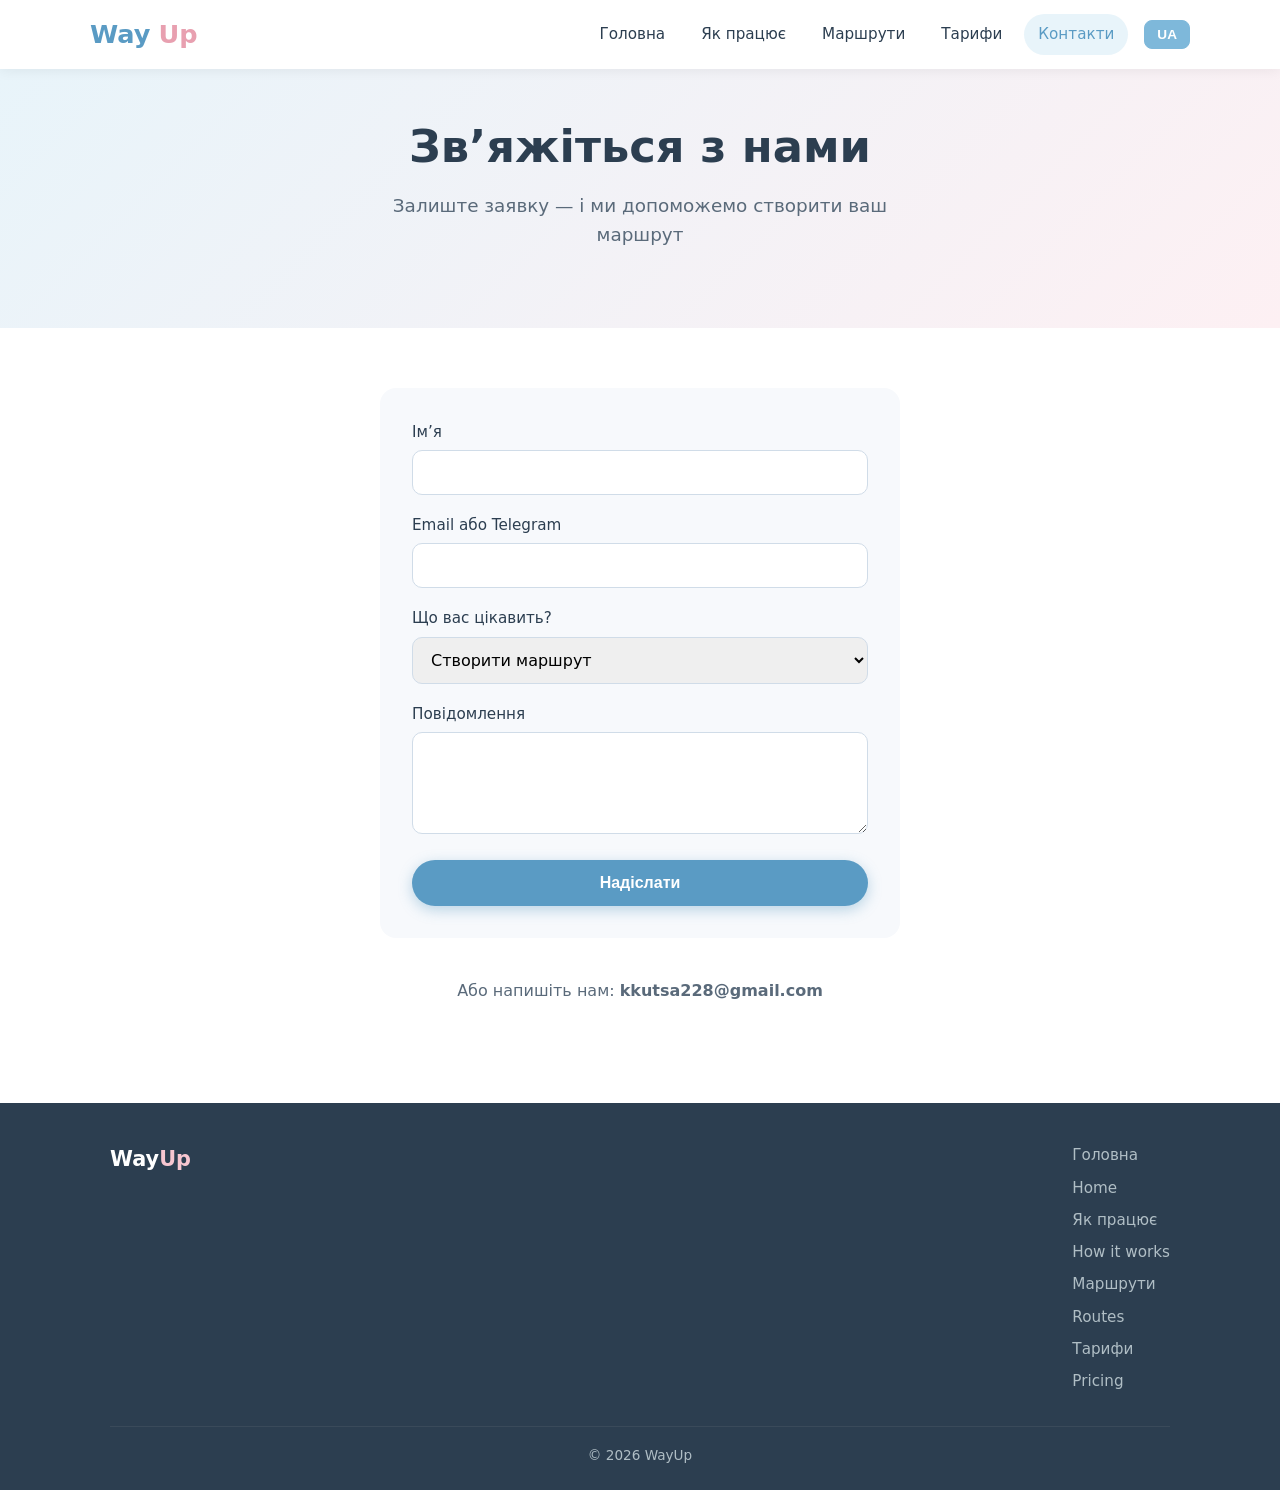
==== contact.html @ 5e50fb18 "Add files via upload" ====
<!DOCTYPE html>
<html lang="uk">
<head>
  <meta charset="UTF-8">
  <meta name="viewport" content="width=device-width, initial-scale=1.0">
  <title>Контакти — WayUp</title>
  <link rel="stylesheet" href="style.css">
</head>
<body>
  <header>
    <div class="container header-inner">
      <a href="index.html" class="logo">Way<span>Up</span></a>
      <nav>
        <a href="index.html" data-lang="ua">Головна</a>
        <a href="index.html" data-lang="en" style="display:none">Home</a>
        <a href="how.html" data-lang="ua">Як працює</a>
        <a href="how.html" data-lang="en" style="display:none">How it works</a>
        <a href="routes.html" data-lang="ua">Маршрути</a>
        <a href="routes.html" data-lang="en" style="display:none">Routes</a>
        <a href="pricing.html" data-lang="ua">Тарифи</a>
        <a href="pricing.html" data-lang="en" style="display:none">Pricing</a>
        <a href="contact.html" class="active" data-lang="ua">Контакти</a>
        <a href="contact.html" class="active" data-lang="en" style="display:none">Contact</a>
        <div class="lang-switch">
          <button class="lang-btn active" data-lang="ua">UA</button>
          <button class="lang-btn" data-lang="en">EN</button>
        </div>
      </nav>
    </div>
  </header>

  <section class="hero" style="padding:50px 0;">
    <div class="container">
      <h1 data-lang="ua">Зв’яжіться з нами</h1>
      <h1 data-lang="en" style="display:none">Contact us</h1>
      <p data-lang="ua">Залиште заявку — і ми допоможемо створити ваш маршрут</p>
      <p data-lang="en" style="display:none">Leave a request — and we will help create your route</p>
    </div>
  </section>

  <section>
    <div class="container">
      <form class="contact-form" id="contactForm">
        <div class="form-group">
          <label data-lang="ua">Ім’я</label>
          <label data-lang="en" style="display:none">Name</label>
          <input type="text" name="name" required>
        </div>
        <div class="form-group">
          <label data-lang="ua">Email або Telegram</label>
          <label data-lang="en" style="display:none">Email or Telegram</label>
          <input type="text" name="contact" required>
        </div>
        <div class="form-group">
          <label data-lang="ua">Що вас цікавить?</label>
          <label data-lang="en" style="display:none">What are you interested in?</label>
          <select name="interest">
            <option data-lang="ua" value="route">Створити маршрут</option>
            <option data-lang="en" value="route" style="display:none">Create a route</option>
            <option data-lang="ua" value="premium">Premium підписка</option>
            <option data-lang="en" value="premium" style="display:none">Premium subscription</option>
            <option data-lang="ua" value="custom">Індивідуальне планування</option>
            <option data-lang="en" value="custom" style="display:none">Custom planning</option>
            <option data-lang="ua" value="other">Інше</option>
            <option data-lang="en" value="other" style="display:none">Other</option>
          </select>
        </div>
        <div class="form-group">
          <label data-lang="ua">Повідомлення</label>
          <label data-lang="en" style="display:none">Message</label>
          <textarea name="message" rows="4"></textarea>
        </div>
        <button type="submit" class="btn btn-primary" style="width:100%;" data-lang="ua">Надіслати</button>
        <button type="submit" class="btn btn-primary" style="width:100%;display:none;" data-lang="en">Send</button>
      </form>

      <div style="text-align:center;margin-top:40px;color:var(--text-light);">
        <p data-lang="ua">Або напишіть нам: <strong>kkutsa228@gmail.com</strong></p>
        <p data-lang="en" style="display:none">Or write to us: <strong>kkutsa228@gmail.com</strong></p>
      </div>
    </div>
  </section>

  <footer>
    <div class="container">
      <div class="footer-inner">
        <div class="footer-logo">Way<span style="color:#F7C6D0">Up</span></div>
        <div class="footer-links">
          <a href="index.html" data-lang="ua">Головна</a>
          <a href="index.html" data-lang="en">Home</a>
          <a href="how.html" data-lang="ua">Як працює</a>
          <a href="how.html" data-lang="en">How it works</a>
          <a href="routes.html" data-lang="ua">Маршрути</a>
          <a href="routes.html" data-lang="en">Routes</a>
          <a href="pricing.html" data-lang="ua">Тарифи</a>
          <a href="pricing.html" data-lang="en">Pricing</a>
        </div>
      </div>
      <div class="copyright">© 2026 WayUp</div>
    </div>
  </footer>
  <script src="script.js"></script>
</body>
</html>
---- style.css ----
/* WayUp – Soft Blue + Soft Pink */
:root {
  --blue: #7EB8DA;
  --blue-dark: #5A9BC4;
  --blue-light: #E8F4FA;
  --pink: #F7C6D0;
  --pink-dark: #E8A0B0;
  --pink-light: #FDF0F3;
  --text: #2C3E50;
  --text-light: #5A6A7A;
  --white: #FFFFFF;
  --gray: #F7F9FC;
  --shadow: 0 4px 20px rgba(126, 184, 218, 0.15);
  --radius: 16px;
}

* {
  margin: 0;
  padding: 0;
  box-sizing: border-box;
}

body {
  font-family: 'Segoe UI', system-ui, -apple-system, sans-serif;
  color: var(--text);
  background: var(--white);
  line-height: 1.6;
}

a {
  text-decoration: none;
  color: inherit;
}

img {
  max-width: 100%;
  display: block;
}

.container {
  max-width: 1100px;
  margin: 0 auto;
  padding: 0 20px;
}

/* Header */
header {
  background: var(--white);
  box-shadow: 0 2px 12px rgba(0,0,0,0.06);
  position: sticky;
  top: 0;
  z-index: 100;
}

.header-inner {
  display: flex;
  align-items: center;
  justify-content: space-between;
  padding: 14px 0;
  gap: 16px;
}

.logo {
  font-size: 1.6rem;
  font-weight: 700;
  color: var(--blue-dark);
  display: flex;
  align-items: center;
  gap: 8px;
}

.logo span {
  color: var(--pink-dark);
}

nav {
  display: flex;
  align-items: center;
  gap: 8px;
  flex-wrap: wrap;
}

nav a {
  padding: 8px 14px;
  border-radius: 999px;
  font-weight: 500;
  font-size: 0.95rem;
  transition: all 0.2s;
}

nav a:hover,
nav a.active {
  background: var(--blue-light);
  color: var(--blue-dark);
}

.lang-switch {
  display: flex;
  gap: 4px;
  margin-left: 8px;
}

.lang-btn {
  padding: 6px 12px;
  border: 1.5px solid var(--blue);
  border-radius: 8px;
  background: transparent;
  cursor: pointer;
  font-weight: 600;
  font-size: 0.85rem;
  color: var(--blue-dark);
  transition: all 0.2s;
}

.lang-btn.active,
.lang-btn:hover {
  background: var(--blue);
  color: white;
}

/* Hero */
.hero {
  background: linear-gradient(135deg, var(--blue-light) 0%, var(--pink-light) 100%);
  padding: 70px 0 80px;
  text-align: center;
}

.hero h1 {
  font-size: clamp(1.9rem, 5vw, 2.8rem);
  margin-bottom: 16px;
  line-height: 1.25;
}

.hero p {
  font-size: 1.15rem;
  color: var(--text-light);
  max-width: 580px;
  margin: 0 auto 28px;
}

.btn {
  display: inline-block;
  padding: 14px 28px;
  border-radius: 999px;
  font-weight: 600;
  font-size: 1rem;
  transition: all 0.25s;
  border: none;
  cursor: pointer;
}

.btn-primary {
  background: var(--blue-dark);
  color: white;
  box-shadow: 0 4px 14px rgba(90, 155, 196, 0.4);
}

.btn-primary:hover {
  background: #4A8BB0;
  transform: translateY(-2px);
}

.btn-secondary {
  background: white;
  color: var(--blue-dark);
  border: 2px solid var(--blue);
  margin-left: 10px;
}

.btn-secondary:hover {
  background: var(--blue-light);
}

/* Sections */
section {
  padding: 60px 0;
}

.section-title {
  text-align: center;
  font-size: 1.8rem;
  margin-bottom: 12px;
}

.section-sub {
  text-align: center;
  color: var(--text-light);
  margin-bottom: 40px;
  max-width: 560px;
  margin-left: auto;
  margin-right: auto;
}

/* Cards */
.cards {
  display: grid;
  grid-template-columns: repeat(auto-fit, minmax(260px, 1fr));
  gap: 24px;
}

.card {
  background: var(--white);
  border-radius: var(--radius);
  padding: 28px 24px;
  box-shadow: var(--shadow);
  border: 1px solid #EEF3F8;
  transition: transform 0.2s;
}

.card:hover {
  transform: translateY(-4px);
}

.card-icon {
  width: 52px;
  height: 52px;
  border-radius: 14px;
  display: flex;
  align-items: center;
  justify-content: center;
  font-size: 1.5rem;
  margin-bottom: 16px;
  background: var(--blue-light);
}

.card h3 {
  margin-bottom: 8px;
  font-size: 1.15rem;
}

.card p {
  color: var(--text-light);
  font-size: 0.95rem;
}

/* Steps */
.steps {
  display: grid;
  grid-template-columns: repeat(auto-fit, minmax(220px, 1fr));
  gap: 28px;
  counter-reset: step;
}

.step {
  text-align: center;
  position: relative;
}

.step-num {
  width: 48px;
  height: 48px;
  border-radius: 50%;
  background: linear-gradient(135deg, var(--blue), var(--pink));
  color: white;
  font-weight: 700;
  font-size: 1.2rem;
  display: flex;
  align-items: center;
  justify-content: center;
  margin: 0 auto 16px;
}

/* Routes */
.route-card {
  background: var(--gray);
  border-radius: var(--radius);
  overflow: hidden;
  box-shadow: var(--shadow);
}

.route-img {
  height: 160px;
  background: linear-gradient(135deg, var(--blue), var(--pink));
  display: flex;
  align-items: center;
  justify-content: center;
  color: white;
  font-size: 2.5rem;
}

.route-body {
  padding: 20px;
}

.route-body h3 {
  margin-bottom: 6px;
}

.route-meta {
  font-size: 0.9rem;
  color: var(--text-light);
  margin-bottom: 12px;
}

.tag {
  display: inline-block;
  padding: 4px 10px;
  border-radius: 999px;
  font-size: 0.8rem;
  background: var(--pink-light);
  color: var(--pink-dark);
  margin-right: 6px;
}

/* Pricing */
.pricing {
  display: grid;
  grid-template-columns: repeat(auto-fit, minmax(280px, 1fr));
  gap: 24px;
  align-items: start;
}

.price-card {
  background: white;
  border-radius: var(--radius);
  padding: 32px 28px;
  box-shadow: var(--shadow);
  border: 2px solid transparent;
  text-align: center;
}

.price-card.featured {
  border-color: var(--blue);
  transform: scale(1.03);
}

.price-card h3 {
  margin-bottom: 8px;
}

.price {
  font-size: 2.4rem;
  font-weight: 700;
  color: var(--blue-dark);
  margin: 12px 0;
}

.price span {
  font-size: 1rem;
  font-weight: 500;
  color: var(--text-light);
}

.price-card ul {
  list-style: none;
  text-align: left;
  margin: 20px 0 28px;
}

.price-card li {
  padding: 8px 0;
  border-bottom: 1px solid #EEF3F8;
  font-size: 0.95rem;
}

.price-card li::before {
  content: "✓ ";
  color: var(--blue-dark);
  font-weight: 700;
}

/* Contact */
.contact-form {
  max-width: 520px;
  margin: 0 auto;
  background: var(--gray);
  padding: 32px;
  border-radius: var(--radius);
}

.form-group {
  margin-bottom: 18px;
}

.form-group label {
  display: block;
  margin-bottom: 6px;
  font-weight: 500;
  font-size: 0.95rem;
}

.form-group input,
.form-group textarea,
.form-group select {
  width: 100%;
  padding: 12px 14px;
  border: 1.5px solid #D0DCE8;
  border-radius: 10px;
  font-size: 1rem;
  font-family: inherit;
  transition: border 0.2s;
}

.form-group input:focus,
.form-group textarea:focus {
  outline: none;
  border-color: var(--blue);
}

/* Footer */
footer {
  background: var(--text);
  color: #B0BEC5;
  padding: 40px 0 24px;
  margin-top: 40px;
}

.footer-inner {
  display: flex;
  flex-wrap: wrap;
  justify-content: space-between;
  gap: 24px;
  margin-bottom: 24px;
}

.footer-logo {
  font-size: 1.3rem;
  font-weight: 700;
  color: white;
}

.footer-links a {
  display: block;
  margin-bottom: 8px;
  font-size: 0.95rem;
}

.footer-links a:hover {
  color: var(--blue);
}

.copyright {
  text-align: center;
  font-size: 0.85rem;
  border-top: 1px solid #3A4A5A;
  padding-top: 18px;
}

/* Lang content */
[data-lang="en"] { display: none; }
body.en [data-lang="ua"] { display: none; }
body.en [data-lang="en"] { display: block; }
body.en span[data-lang="en"] { display: inline; }
body.en a[data-lang="en"] { display: inline; }

/* Mobile */
@media (max-width: 700px) {
  .header-inner {
    flex-direction: column;
    align-items: flex-start;
  }
  nav {
    width: 100%;
  }
  .btn-secondary {
    margin-left: 0;
    margin-top: 10px;
  }
  .price-card.featured {
    transform: none;
  }
}
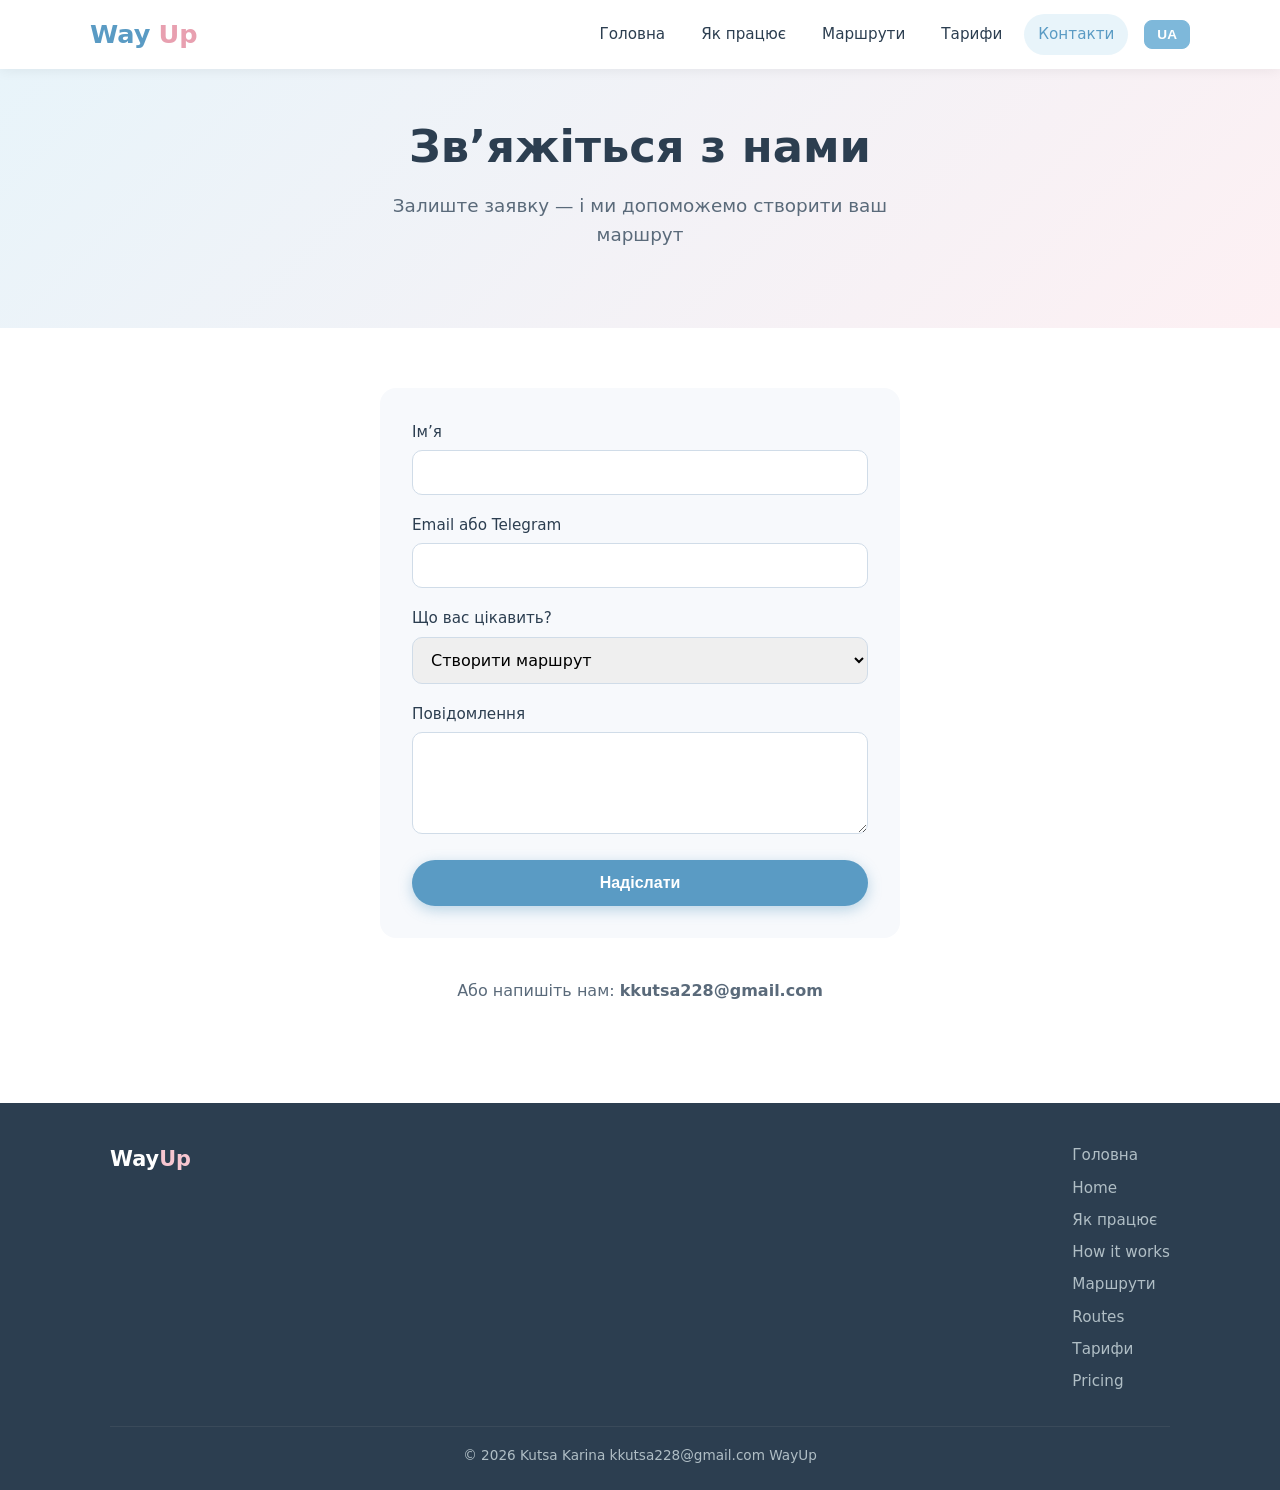
==== commit 66ac7cfb: "Update copyright information in contact.html" ====
--- a/contact.html
+++ b/contact.html
@@ -96,7 +96,7 @@
           <a href="pricing.html" data-lang="en">Pricing</a>
         </div>
       </div>
-      <div class="copyright">© 2026 WayUp</div>
+      <div class="copyright">© 2026 Kutsa Karina kkutsa228@gmail.com WayUp</div>
     </div>
   </footer>
   <script src="script.js"></script>
